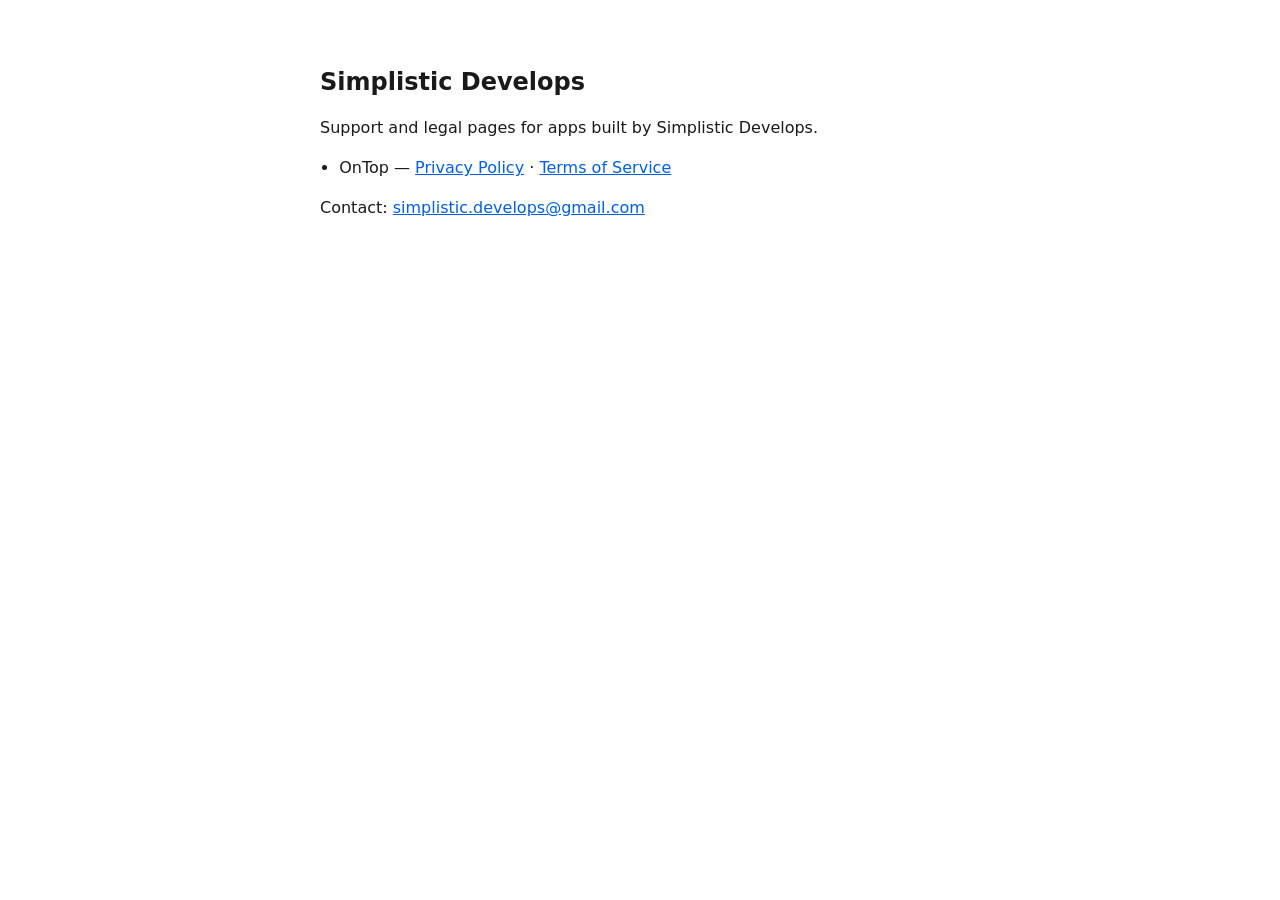
==== index.html @ 0174ae6f "Initial site: landing page + OnTop privacy policy and terms" ====
<!doctype html>
<html lang="en">
<head>
<meta charset="utf-8">
<meta name="viewport" content="width=device-width, initial-scale=1">
<title>Simplistic Develops</title>
<style>
  body { font-family: -apple-system, system-ui, sans-serif; max-width: 640px; margin: 4rem auto; padding: 0 1.5rem; color: #1a1a1a; line-height: 1.5; }
  h1 { font-size: 1.5rem; }
  a { color: #0060df; }
  ul { padding-left: 1.2rem; }
</style>
</head>
<body>
<h1>Simplistic Develops</h1>
<p>Support and legal pages for apps built by Simplistic Develops.</p>
<ul>
  <li>OnTop &mdash; <a href="/ontop/privacy.html">Privacy Policy</a> &middot; <a href="/ontop/terms.html">Terms of Service</a></li>
</ul>
<p>Contact: <a href="mailto:simplistic.develops@gmail.com">simplistic.develops@gmail.com</a></p>
</body>
</html>
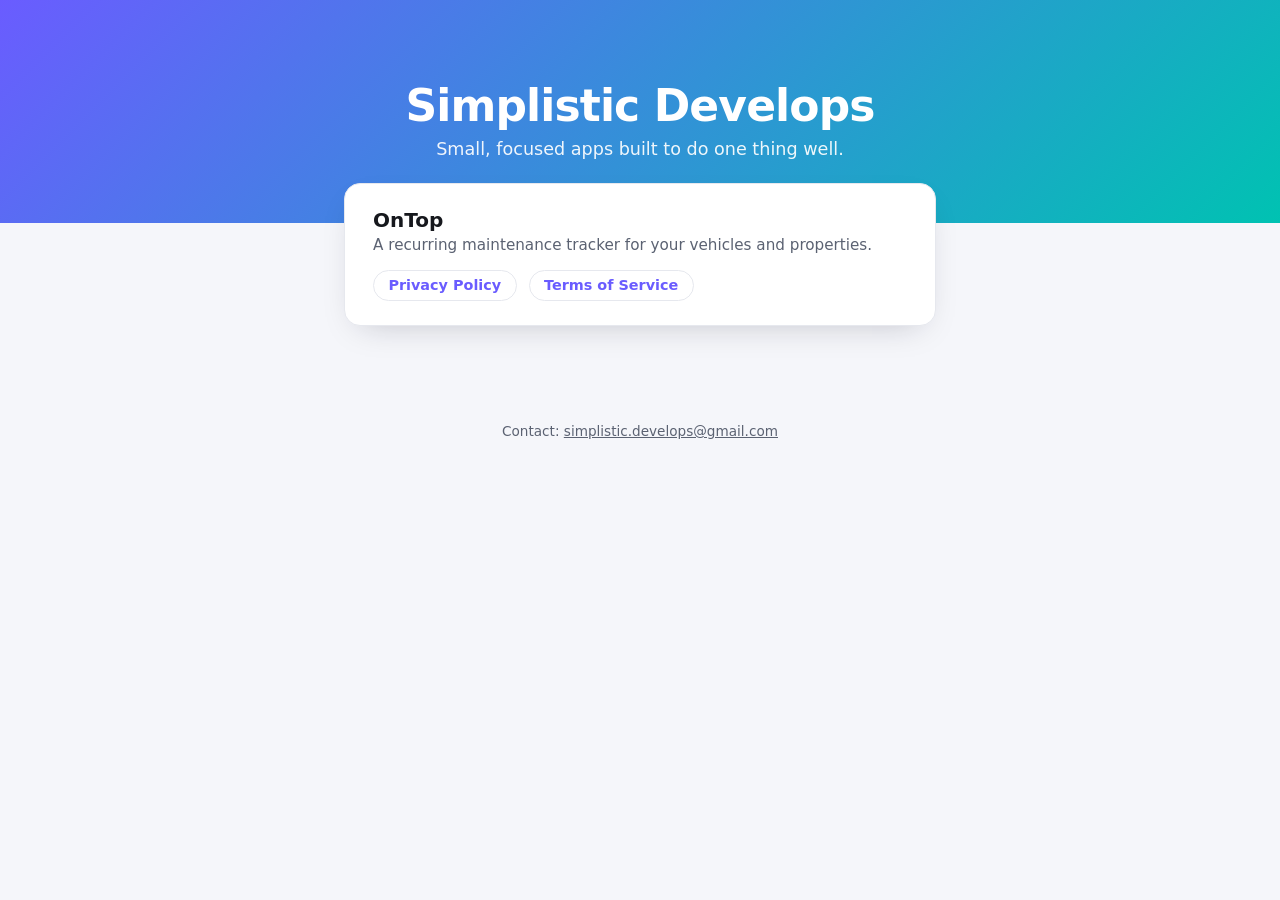
==== commit b2c158e8: "Redesign landing page; update privacy policy to allow future server-side storage" ====
--- a/index.html
+++ b/index.html
@@ -5,18 +5,117 @@
 <meta name="viewport" content="width=device-width, initial-scale=1">
 <title>Simplistic Develops</title>
 <style>
-  body { font-family: -apple-system, system-ui, sans-serif; max-width: 640px; margin: 4rem auto; padding: 0 1.5rem; color: #1a1a1a; line-height: 1.5; }
-  h1 { font-size: 1.5rem; }
-  a { color: #0060df; }
-  ul { padding-left: 1.2rem; }
+  :root {
+    --bg: #f5f6fa;
+    --surface: #ffffff;
+    --text: #16181d;
+    --muted: #5b6272;
+    --border: #e6e8ee;
+    --accent-1: #6a5cff;
+    --accent-2: #00c2b2;
+  }
+  @media (prefers-color-scheme: dark) {
+    :root {
+      --bg: #0f1115;
+      --surface: #1a1d24;
+      --text: #f2f3f5;
+      --muted: #9aa0ac;
+      --border: #2a2e37;
+    }
+  }
+  * { box-sizing: border-box; }
+  body {
+    margin: 0;
+    font-family: -apple-system, BlinkMacSystemFont, "Segoe UI", system-ui, sans-serif;
+    background: var(--bg);
+    color: var(--text);
+  }
+  .hero {
+    padding: 5rem 1.5rem 4rem;
+    text-align: center;
+    background: linear-gradient(135deg, var(--accent-1), var(--accent-2));
+    color: #fff;
+  }
+  .hero h1 {
+    margin: 0 0 0.5rem;
+    font-size: clamp(2rem, 5vw, 2.75rem);
+    font-weight: 700;
+    letter-spacing: -0.02em;
+  }
+  .hero p {
+    margin: 0 auto;
+    max-width: 32rem;
+    font-size: 1.1rem;
+    opacity: 0.92;
+  }
+  main {
+    max-width: 640px;
+    margin: -2.5rem auto 0;
+    padding: 0 1.5rem 4rem;
+  }
+  .card {
+    background: var(--surface);
+    border: 1px solid var(--border);
+    border-radius: 16px;
+    padding: 1.5rem 1.75rem;
+    margin-bottom: 1.25rem;
+    box-shadow: 0 12px 32px -16px rgba(20, 20, 40, 0.25);
+  }
+  .card h2 {
+    margin: 0 0 0.25rem;
+    font-size: 1.25rem;
+  }
+  .card p.desc {
+    margin: 0 0 1rem;
+    color: var(--muted);
+    font-size: 0.95rem;
+  }
+  .links {
+    display: flex;
+    gap: 0.75rem;
+    flex-wrap: wrap;
+  }
+  .links a {
+    font-size: 0.9rem;
+    font-weight: 600;
+    color: var(--accent-1);
+    text-decoration: none;
+    padding: 0.4rem 0.9rem;
+    border: 1px solid var(--border);
+    border-radius: 999px;
+    transition: background 0.15s ease;
+  }
+  .links a:hover {
+    background: var(--border);
+  }
+  footer {
+    text-align: center;
+    color: var(--muted);
+    font-size: 0.85rem;
+    padding-bottom: 2rem;
+  }
+  footer a {
+    color: inherit;
+  }
 </style>
 </head>
 <body>
-<h1>Simplistic Develops</h1>
-<p>Support and legal pages for apps built by Simplistic Develops.</p>
-<ul>
-  <li>OnTop &mdash; <a href="/ontop/privacy.html">Privacy Policy</a> &middot; <a href="/ontop/terms.html">Terms of Service</a></li>
-</ul>
-<p>Contact: <a href="mailto:simplistic.develops@gmail.com">simplistic.develops@gmail.com</a></p>
+<div class="hero">
+  <h1>Simplistic Develops</h1>
+  <p>Small, focused apps built to do one thing well.</p>
+</div>
+<main>
+  <div class="card">
+    <h2>OnTop</h2>
+    <p class="desc">A recurring maintenance tracker for your vehicles and properties.</p>
+    <div class="links">
+      <a href="/ontop/privacy.html">Privacy Policy</a>
+      <a href="/ontop/terms.html">Terms of Service</a>
+    </div>
+  </div>
+</main>
+<footer>
+  <p>Contact: <a href="mailto:simplistic.develops@gmail.com">simplistic.develops@gmail.com</a></p>
+</footer>
 </body>
 </html>
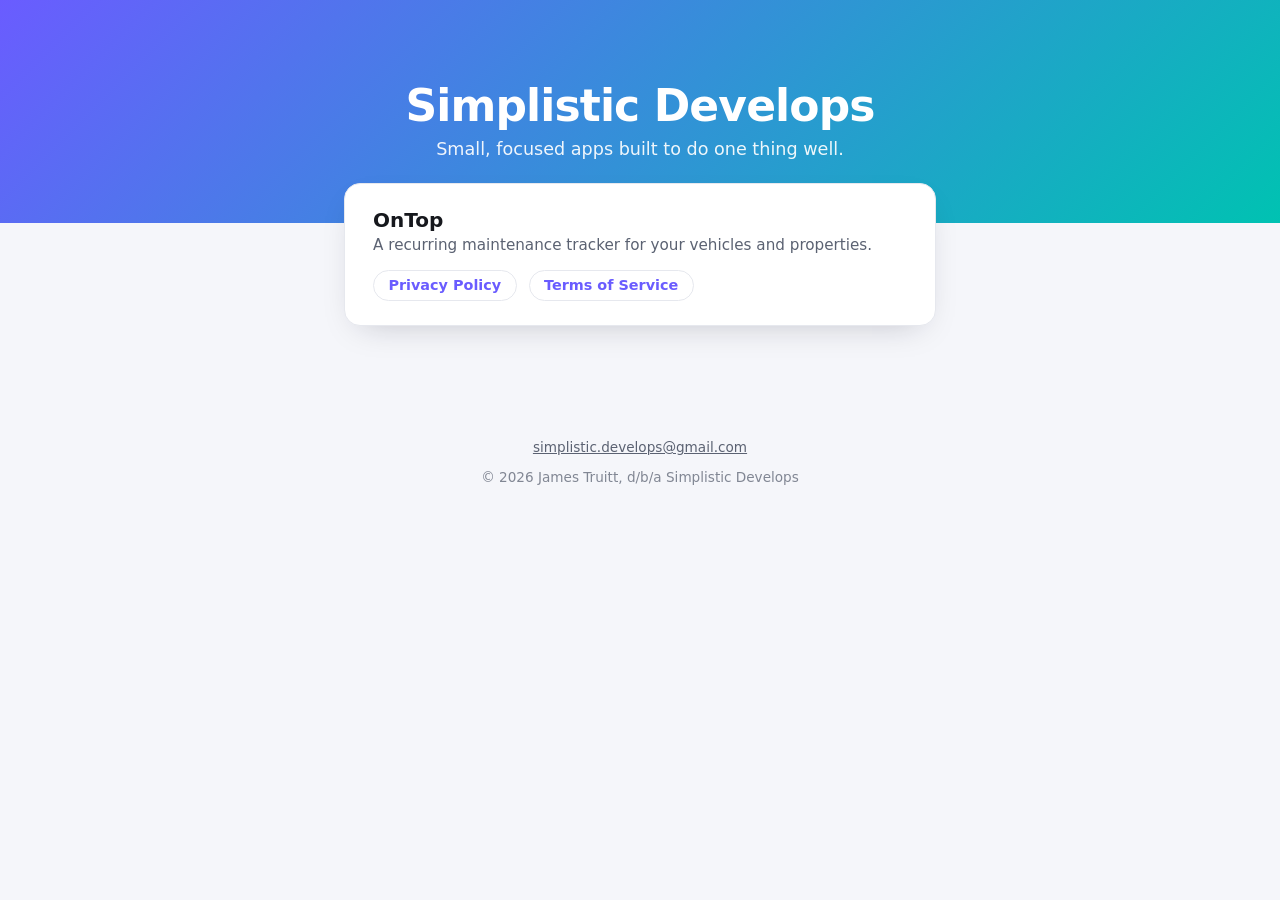
==== commit 8688e795: "Redesign privacy/terms pages with shared header, nav, and footer - Extract shared styles.css (gradie" ====
--- a/index.html
+++ b/index.html
@@ -4,118 +4,26 @@
 <meta charset="utf-8">
 <meta name="viewport" content="width=device-width, initial-scale=1">
 <title>Simplistic Develops</title>
-<style>
-  :root {
-    --bg: #f5f6fa;
-    --surface: #ffffff;
-    --text: #16181d;
-    --muted: #5b6272;
-    --border: #e6e8ee;
-    --accent-1: #6a5cff;
-    --accent-2: #00c2b2;
-  }
-  @media (prefers-color-scheme: dark) {
-    :root {
-      --bg: #0f1115;
-      --surface: #1a1d24;
-      --text: #f2f3f5;
-      --muted: #9aa0ac;
-      --border: #2a2e37;
-    }
-  }
-  * { box-sizing: border-box; }
-  body {
-    margin: 0;
-    font-family: -apple-system, BlinkMacSystemFont, "Segoe UI", system-ui, sans-serif;
-    background: var(--bg);
-    color: var(--text);
-  }
-  .hero {
-    padding: 5rem 1.5rem 4rem;
-    text-align: center;
-    background: linear-gradient(135deg, var(--accent-1), var(--accent-2));
-    color: #fff;
-  }
-  .hero h1 {
-    margin: 0 0 0.5rem;
-    font-size: clamp(2rem, 5vw, 2.75rem);
-    font-weight: 700;
-    letter-spacing: -0.02em;
-  }
-  .hero p {
-    margin: 0 auto;
-    max-width: 32rem;
-    font-size: 1.1rem;
-    opacity: 0.92;
-  }
-  main {
-    max-width: 640px;
-    margin: -2.5rem auto 0;
-    padding: 0 1.5rem 4rem;
-  }
-  .card {
-    background: var(--surface);
-    border: 1px solid var(--border);
-    border-radius: 16px;
-    padding: 1.5rem 1.75rem;
-    margin-bottom: 1.25rem;
-    box-shadow: 0 12px 32px -16px rgba(20, 20, 40, 0.25);
-  }
-  .card h2 {
-    margin: 0 0 0.25rem;
-    font-size: 1.25rem;
-  }
-  .card p.desc {
-    margin: 0 0 1rem;
-    color: var(--muted);
-    font-size: 0.95rem;
-  }
-  .links {
-    display: flex;
-    gap: 0.75rem;
-    flex-wrap: wrap;
-  }
-  .links a {
-    font-size: 0.9rem;
-    font-weight: 600;
-    color: var(--accent-1);
-    text-decoration: none;
-    padding: 0.4rem 0.9rem;
-    border: 1px solid var(--border);
-    border-radius: 999px;
-    transition: background 0.15s ease;
-  }
-  .links a:hover {
-    background: var(--border);
-  }
-  footer {
-    text-align: center;
-    color: var(--muted);
-    font-size: 0.85rem;
-    padding-bottom: 2rem;
-  }
-  footer a {
-    color: inherit;
-  }
-</style>
+<link rel="stylesheet" href="styles.css">
 </head>
 <body>
 <div class="hero">
   <h1>Simplistic Develops</h1>
   <p>Small, focused apps built to do one thing well.</p>
 </div>
-<main>
+<main class="with-hero">
   <div class="card">
     <h2>OnTop</h2>
     <p class="desc">A recurring maintenance tracker for your vehicles and properties.</p>
     <div class="links">
-      <a href="/ontop/privacy.html">Privacy Policy</a>
-      <a href="/ontop/terms.html">Terms of Service</a>
+      <a href="ontop/privacy.html">Privacy Policy</a>
+      <a href="ontop/terms.html">Terms of Service</a>
     </div>
   </div>
 </main>
-<footer>
-  <p>Contact: <a href="mailto:simplistic.develops@gmail.com">simplistic.develops@gmail.com</a></p>
+<footer class="site-footer">
+  <p><a href="mailto:simplistic.develops@gmail.com">simplistic.develops@gmail.com</a></p>
+  <p class="copyright">&copy; 2026 James Truitt, d/b/a Simplistic Develops</p>
 </footer>
 </body>
 </html>
--- a/styles.css
+++ b/styles.css
@@ -0,0 +1,180 @@
+:root {
+  --bg: #f5f6fa;
+  --surface: #ffffff;
+  --text: #16181d;
+  --muted: #5b6272;
+  --border: #e6e8ee;
+  --accent-1: #6a5cff;
+  --accent-2: #00c2b2;
+}
+@media (prefers-color-scheme: dark) {
+  :root {
+    --bg: #0f1115;
+    --surface: #1a1d24;
+    --text: #f2f3f5;
+    --muted: #9aa0ac;
+    --border: #2a2e37;
+  }
+}
+* { box-sizing: border-box; }
+body {
+  margin: 0;
+  font-family: -apple-system, BlinkMacSystemFont, "Segoe UI", system-ui, sans-serif;
+  background: var(--bg);
+  color: var(--text);
+}
+a { color: var(--accent-1); }
+
+/* --- Homepage hero --- */
+.hero {
+  padding: 5rem 1.5rem 4rem;
+  text-align: center;
+  background: linear-gradient(135deg, var(--accent-1), var(--accent-2));
+  color: #fff;
+}
+.hero h1 {
+  margin: 0 0 0.5rem;
+  font-size: clamp(2rem, 5vw, 2.75rem);
+  font-weight: 700;
+  letter-spacing: -0.02em;
+}
+.hero p {
+  margin: 0 auto;
+  max-width: 32rem;
+  font-size: 1.1rem;
+  opacity: 0.92;
+}
+
+/* --- Subpage header (privacy / terms) --- */
+.subheader {
+  padding: 1.5rem;
+  background: linear-gradient(135deg, var(--accent-1), var(--accent-2));
+  color: #fff;
+  display: flex;
+  align-items: center;
+  justify-content: space-between;
+  gap: 1rem;
+  flex-wrap: wrap;
+}
+.subheader .home-link {
+  color: #fff;
+  text-decoration: none;
+  font-weight: 600;
+  font-size: 0.95rem;
+  opacity: 0.95;
+  display: inline-flex;
+  align-items: center;
+  gap: 0.4rem;
+}
+.subheader .home-link:hover { opacity: 1; text-decoration: underline; }
+.subheader nav {
+  display: flex;
+  gap: 0.5rem;
+}
+.subheader nav a {
+  color: #fff;
+  text-decoration: none;
+  font-size: 0.85rem;
+  font-weight: 600;
+  padding: 0.35rem 0.85rem;
+  border-radius: 999px;
+  border: 1px solid rgba(255,255,255,0.5);
+  transition: background 0.15s ease;
+}
+.subheader nav a:hover { background: rgba(255,255,255,0.15); }
+.subheader nav a[aria-current="page"] {
+  background: rgba(255,255,255,0.22);
+  border-color: rgba(255,255,255,0.85);
+}
+
+/* --- Shared containers --- */
+main {
+  max-width: 640px;
+  margin: 0 auto;
+  padding: 0 1.5rem 4rem;
+}
+main.with-hero { margin-top: -2.5rem; }
+main.with-subheader { margin-top: 2.5rem; }
+
+.card {
+  background: var(--surface);
+  border: 1px solid var(--border);
+  border-radius: 16px;
+  padding: 1.5rem 1.75rem;
+  margin-bottom: 1.25rem;
+  box-shadow: 0 12px 32px -16px rgba(20, 20, 40, 0.25);
+}
+.card h2 {
+  margin: 0 0 0.25rem;
+  font-size: 1.25rem;
+}
+.card p.desc {
+  margin: 0 0 1rem;
+  color: var(--muted);
+  font-size: 0.95rem;
+}
+.links { display: flex; gap: 0.75rem; flex-wrap: wrap; }
+.links a {
+  font-size: 0.9rem;
+  font-weight: 600;
+  color: var(--accent-1);
+  text-decoration: none;
+  padding: 0.4rem 0.9rem;
+  border: 1px solid var(--border);
+  border-radius: 999px;
+  transition: background 0.15s ease;
+}
+.links a:hover { background: var(--border); }
+
+/* --- Legal document content --- */
+.legal-card h1 {
+  margin: 0 0 1.25rem;
+  font-size: 1.5rem;
+  letter-spacing: -0.01em;
+}
+.legal-card p {
+  margin: 0 0 1rem;
+  line-height: 1.65;
+  color: var(--text);
+}
+.legal-card ol {
+  margin: 0 0 1rem;
+  padding-left: 1.3rem;
+}
+.legal-card li {
+  margin-bottom: 0.6rem;
+  line-height: 1.6;
+}
+.legal-card .updated {
+  margin: 1.5rem 0 0;
+  padding-top: 1rem;
+  border-top: 1px solid var(--border);
+  font-size: 0.85rem;
+  color: var(--muted);
+}
+
+/* --- Shared footer --- */
+footer.site-footer {
+  text-align: center;
+  color: var(--muted);
+  font-size: 0.85rem;
+  padding: 1rem 1.5rem 3rem;
+}
+footer.site-footer a { color: inherit; }
+footer.site-footer .footer-nav {
+  display: flex;
+  justify-content: center;
+  gap: 1rem;
+  margin-bottom: 0.75rem;
+  flex-wrap: wrap;
+}
+footer.site-footer .footer-nav a {
+  color: var(--muted);
+  text-decoration: none;
+  font-weight: 600;
+}
+footer.site-footer .footer-nav a:hover { color: var(--text); }
+footer.site-footer .copyright {
+  margin-top: 0.35rem;
+  opacity: 0.75;
+}
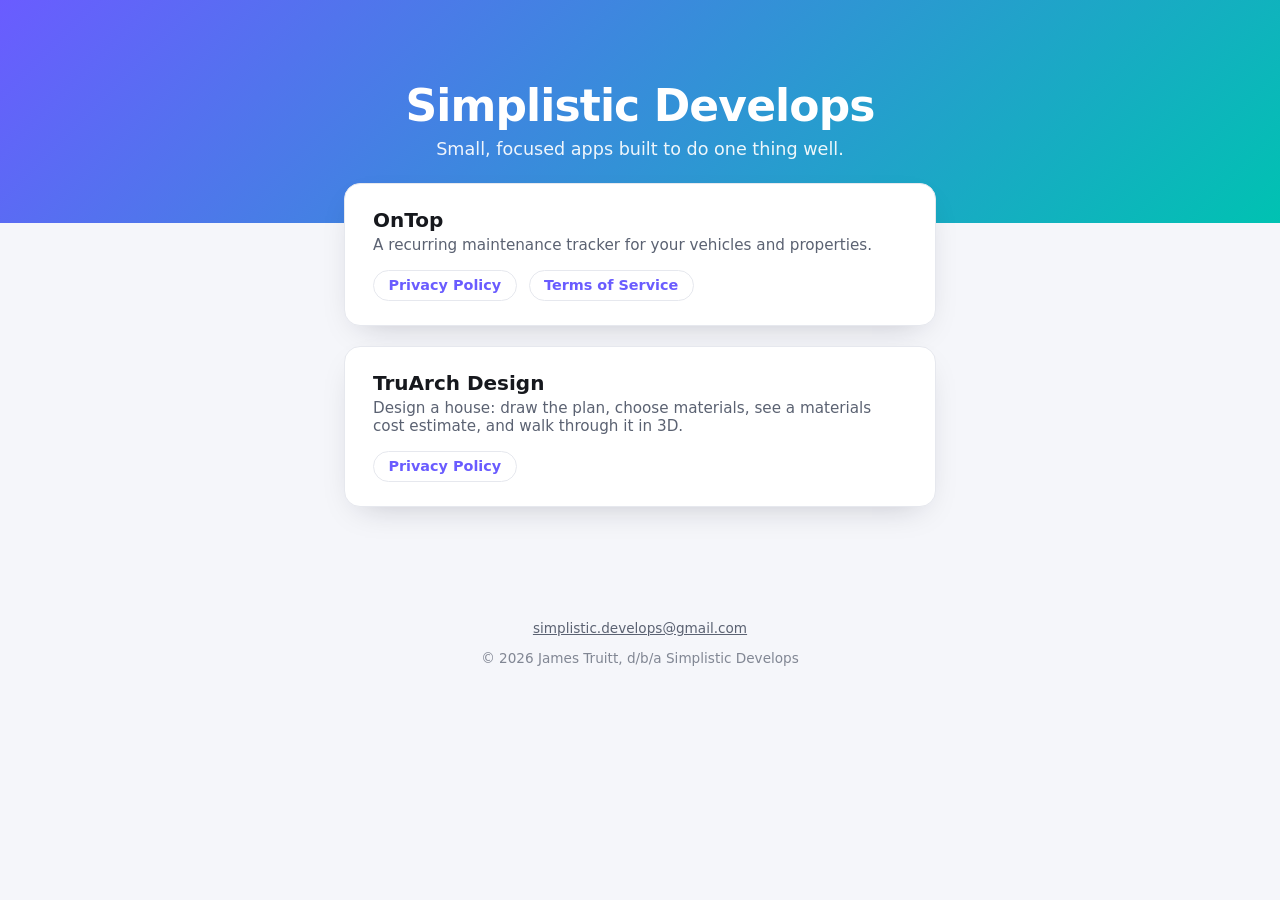
==== commit 20ae9e13: "TruArch Design privacy policy Co-Authored-By: Claude Opus 5.5 <noreply@anthropic.com>" ====
--- a/index.html
+++ b/index.html
@@ -20,6 +20,13 @@
       <a href="ontop/terms.html">Terms of Service</a>
     </div>
   </div>
+  <div class="card">
+    <h2>TruArch Design</h2>
+    <p class="desc">Design a house: draw the plan, choose materials, see a materials cost estimate, and walk through it in 3D.</p>
+    <div class="links">
+      <a href="truarch/privacy.html">Privacy Policy</a>
+    </div>
+  </div>
 </main>
 <footer class="site-footer">
   <p><a href="mailto:simplistic.develops@gmail.com">simplistic.develops@gmail.com</a></p>
--- a/styles.css
+++ b/styles.css
@@ -137,7 +137,12 @@
   line-height: 1.65;
   color: var(--text);
 }
-.legal-card ol {
+.legal-card h2 {
+  margin: 1.75rem 0 0.6rem;
+  font-size: 1.1rem;
+}
+.legal-card ol,
+.legal-card ul {
   margin: 0 0 1rem;
   padding-left: 1.3rem;
 }
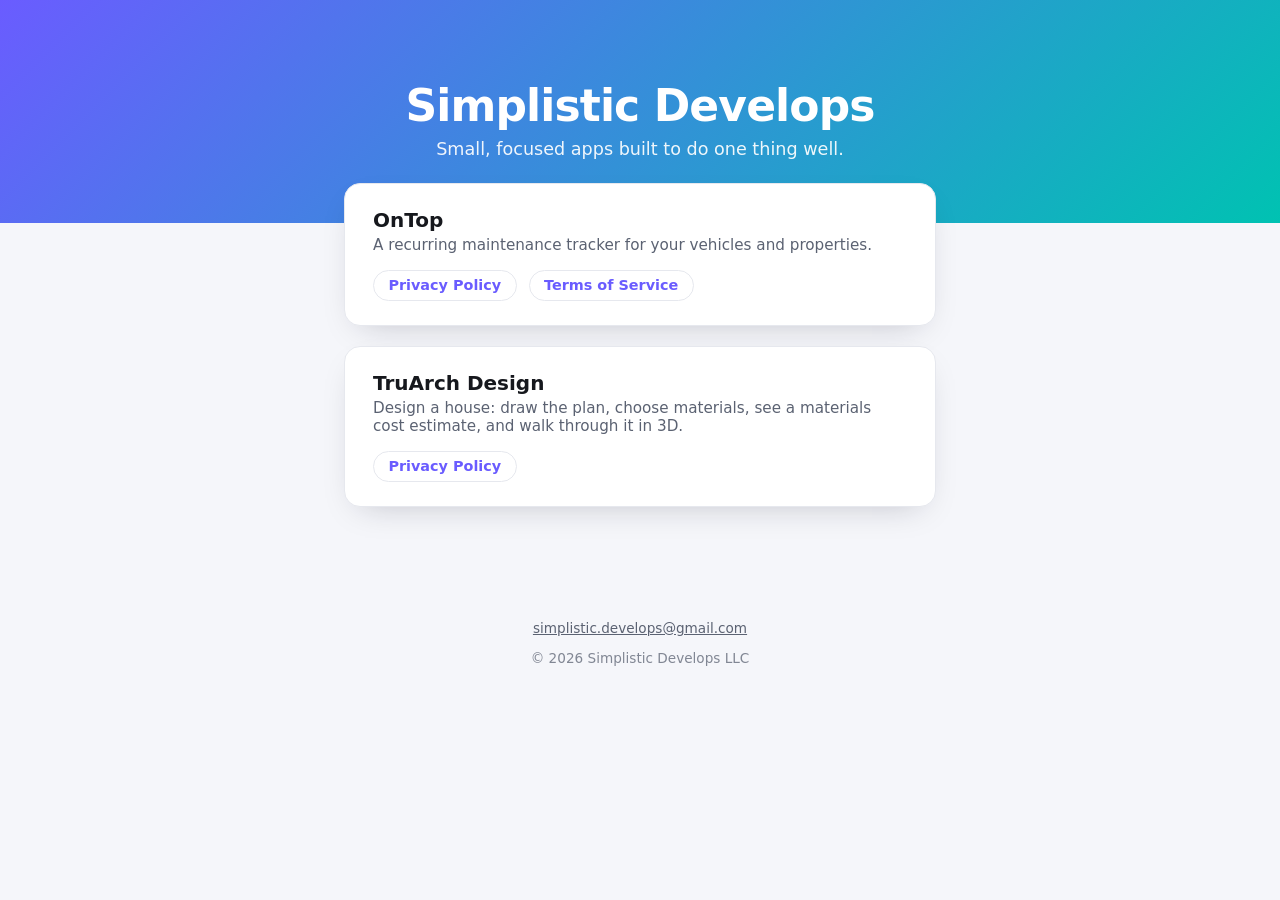
==== commit b89122ac: "Name Simplistic Develops LLC as the owner on every page Co-Authored-By: Claude Opus 5.5 <noreply@ant" ====
--- a/index.html
+++ b/index.html
@@ -30,7 +30,7 @@
 </main>
 <footer class="site-footer">
   <p><a href="mailto:simplistic.develops@gmail.com">simplistic.develops@gmail.com</a></p>
-  <p class="copyright">&copy; 2026 James Truitt, d/b/a Simplistic Develops</p>
+  <p class="copyright">&copy; 2026 Simplistic Develops LLC</p>
 </footer>
 </body>
 </html>
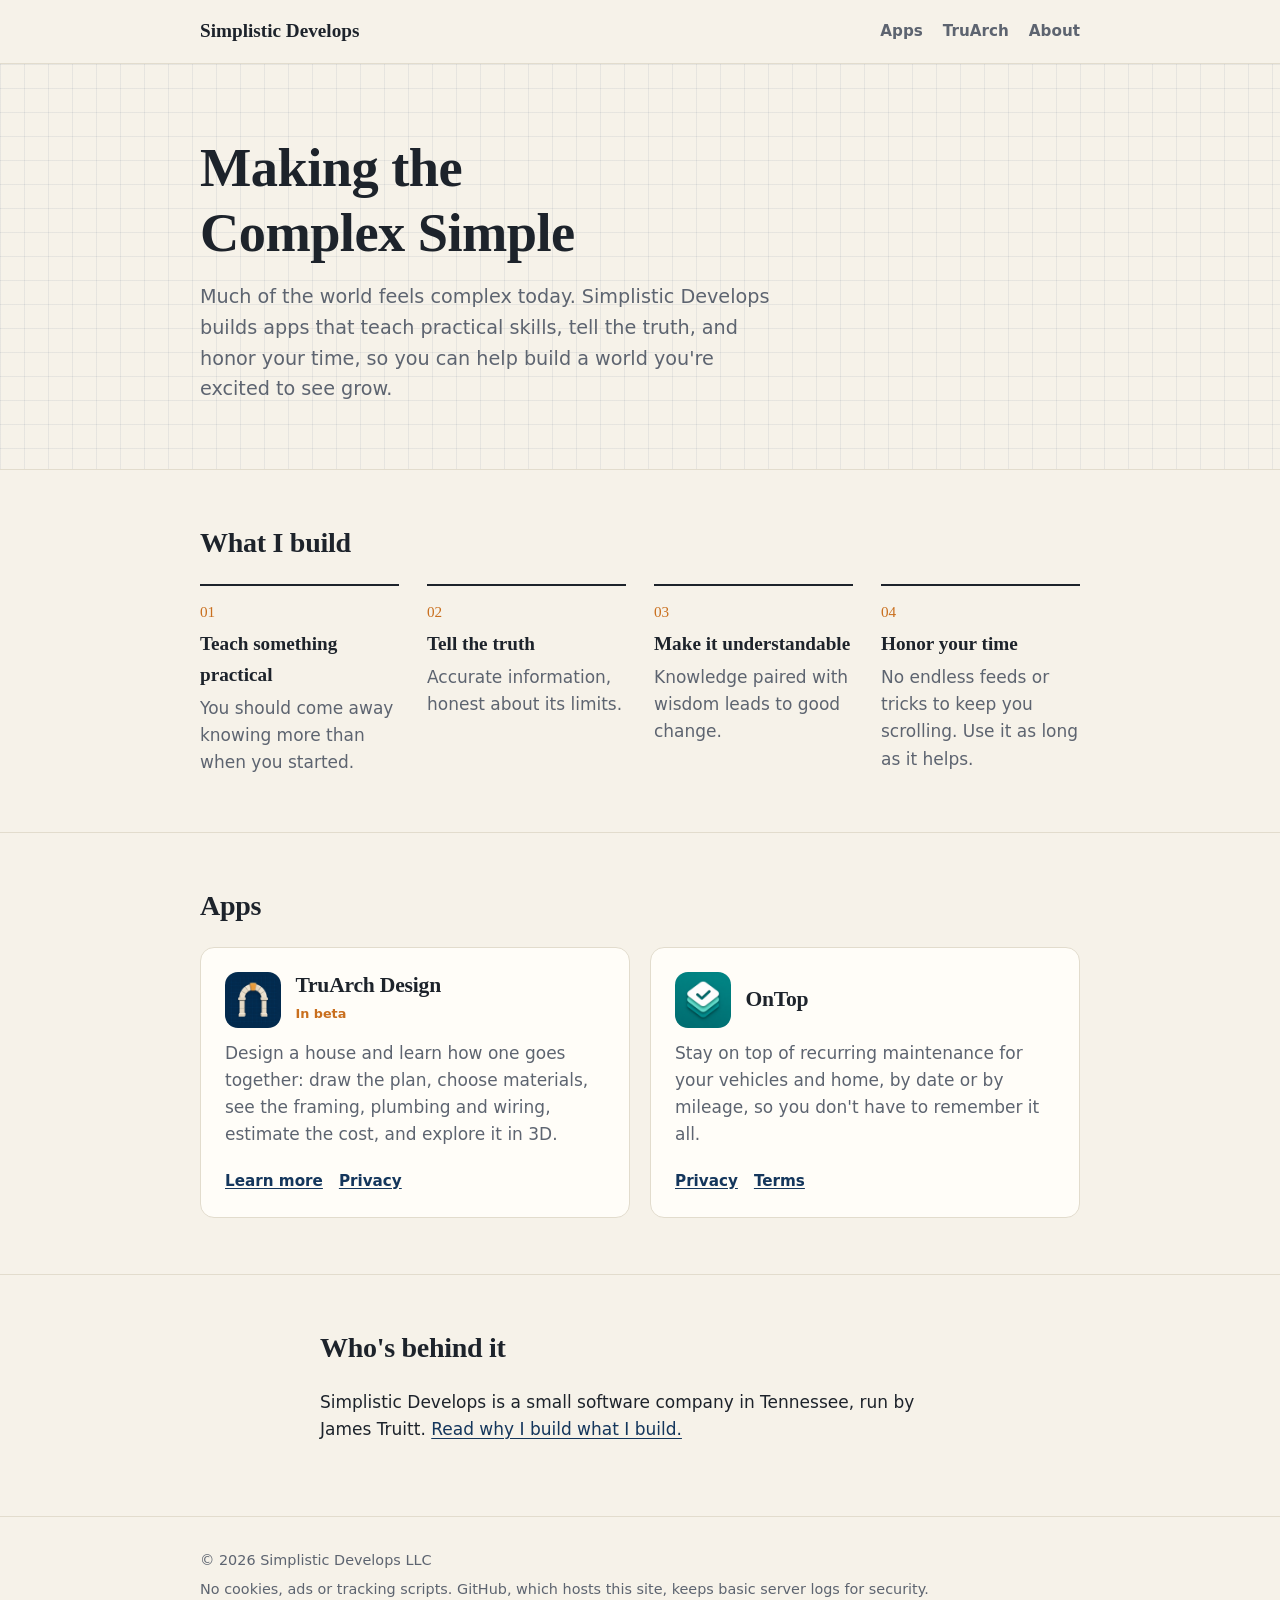
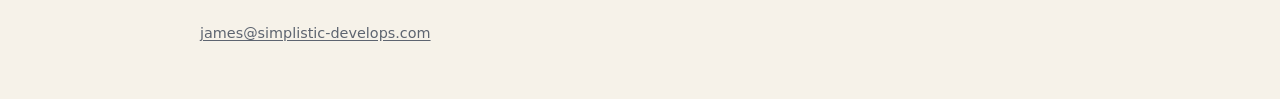
==== commit 3b85eeb2: "Merge site-overhaul: new site design, About and TruArch pages Co-Authored-By: Claude Opus 5.5 <norep" ====
--- a/index.html
+++ b/index.html
@@ -4,33 +4,95 @@
 <meta charset="utf-8">
 <meta name="viewport" content="width=device-width, initial-scale=1">
 <title>Simplistic Develops</title>
+<meta name="description" content="Apps that teach practical skills, tell the truth, and honor your time.">
+<link rel="icon" href="assets/truarch-icon.png">
 <link rel="stylesheet" href="styles.css">
 </head>
 <body>
+<header class="site-header">
+  <div class="wrap">
+    <a class="wordmark" href="./">Simplistic Develops</a>
+    <nav>
+      <a href="#apps">Apps</a>
+      <a href="truarch/">TruArch</a>
+      <a href="about.html">About</a>
+    </nav>
+  </div>
+</header>
+
 <div class="hero">
-  <h1>Simplistic Develops</h1>
-  <p>Small, focused apps built to do one thing well.</p>
+  <div class="wrap">
+    <h1>Making the Complex Simple</h1>
+    <p class="lede">Much of the world feels complex today. Simplistic Develops builds apps that teach practical skills, tell the truth, and honor your time, so you can help build a world you're excited to see grow.</p>
+  </div>
 </div>
-<main class="with-hero">
-  <div class="card">
-    <h2>OnTop</h2>
-    <p class="desc">A recurring maintenance tracker for your vehicles and properties.</p>
-    <div class="links">
-      <a href="ontop/privacy.html">Privacy Policy</a>
-      <a href="ontop/terms.html">Terms of Service</a>
+
+<main>
+  <section>
+    <div class="wrap">
+      <h2>What I build</h2>
+      <ol class="principles four">
+        <li><strong>Teach something practical</strong><span>You should come away knowing more than when you started.</span></li>
+        <li><strong>Tell the truth</strong><span>Accurate information, honest about its limits.</span></li>
+        <li><strong>Make it understandable</strong><span>Knowledge paired with wisdom leads to good change.</span></li>
+        <li><strong>Honor your time</strong><span>No endless feeds or tricks to keep you scrolling. Use it as long as it helps.</span></li>
+      </ol>
+    </div>
+  </section>
+
+  <section id="apps">
+    <div class="wrap">
+      <h2>Apps</h2>
+      <div class="apps">
+        <article class="app">
+          <div class="app-head">
+            <img src="assets/truarch-icon.png" alt="" width="56" height="56">
+            <div>
+              <h3>TruArch Design</h3>
+              <span class="status">In beta</span>
+            </div>
+          </div>
+          <p>Design a house and learn how one goes together: draw the plan, choose materials, see the framing, plumbing and wiring, estimate the cost, and explore it in 3D.</p>
+          <div class="links">
+            <a href="truarch/">Learn more</a>
+            <a href="truarch/privacy.html">Privacy</a>
+          </div>
+        </article>
+        <article class="app">
+          <div class="app-head">
+            <img src="assets/ontop-icon.png" alt="" width="56" height="56">
+            <div>
+              <h3>OnTop</h3>
+            </div>
+          </div>
+          <p>Stay on top of recurring maintenance for your vehicles and home, by date or by mileage, so you don't have to remember it all.</p>
+          <div class="links">
+            <a href="ontop/privacy.html">Privacy</a>
+            <a href="ontop/terms.html">Terms</a>
+          </div>
+        </article>
+      </div>
+    </div>
+  </section>
+
+  <section>
+    <div class="wrap narrow">
+      <h2>Who's behind it</h2>
+      <p>Simplistic Develops is a small software company in Tennessee, run by James Truitt. <a href="about.html">Read why I build what I build.</a></p>
+    </div>
+  </section>
+</main>
+
+<footer class="site-footer">
+  <div class="wrap">
+    <div>
+      <p>&copy; 2026 Simplistic Develops LLC</p>
+      <p>No cookies, ads or tracking scripts. GitHub, which hosts this site, keeps basic server logs for security.</p>
+    </div>
+    <div>
+      <p><a href="mailto:james@simplistic-develops.com">james@simplistic-develops.com</a></p>
     </div>
   </div>
-  <div class="card">
-    <h2>TruArch Design</h2>
-    <p class="desc">Design a house: draw the plan, choose materials, see a materials cost estimate, and walk through it in 3D.</p>
-    <div class="links">
-      <a href="truarch/privacy.html">Privacy Policy</a>
-    </div>
-  </div>
-</main>
-<footer class="site-footer">
-  <p><a href="mailto:simplistic.develops@gmail.com">simplistic.develops@gmail.com</a></p>
-  <p class="copyright">&copy; 2026 Simplistic Develops LLC</p>
 </footer>
 </body>
 </html>
--- a/styles.css
+++ b/styles.css
@@ -1,185 +1,142 @@
+/* Simplistic Develops — builder's notebook.
+   No outside fonts, scripts or trackers: everything here is system fonts and this file. */
 :root {
-  --bg: #f5f6fa;
-  --surface: #ffffff;
-  --text: #16181d;
-  --muted: #5b6272;
-  --border: #e6e8ee;
-  --accent-1: #6a5cff;
-  --accent-2: #00c2b2;
+  --paper: #f6f2e9;
+  --surface: #fffdf8;
+  --ink: #1d232b;
+  --muted: #5d6470;
+  --rule: #e2dccd;
+  --grid: rgba(20, 54, 92, 0.07);
+  --blueprint: #14365c;
+  --keystone: #c96f1e;
+  --serif: "Iowan Old Style", "Palatino Linotype", Palatino, "Book Antiqua", Georgia, serif;
+  --sans: -apple-system, BlinkMacSystemFont, "Segoe UI", system-ui, sans-serif;
 }
 @media (prefers-color-scheme: dark) {
   :root {
-    --bg: #0f1115;
-    --surface: #1a1d24;
-    --text: #f2f3f5;
-    --muted: #9aa0ac;
-    --border: #2a2e37;
+    --paper: #0f1a27;
+    --surface: #152334;
+    --ink: #ece7dc;
+    --muted: #a3abb6;
+    --rule: #26384d;
+    --grid: rgba(160, 196, 236, 0.07);
+    --blueprint: #9cc3ec;
+    --keystone: #eb9a4b;
   }
 }
 * { box-sizing: border-box; }
+html { -webkit-text-size-adjust: 100%; }
 body {
   margin: 0;
-  font-family: -apple-system, BlinkMacSystemFont, "Segoe UI", system-ui, sans-serif;
-  background: var(--bg);
-  color: var(--text);
+  font-family: var(--sans);
+  font-size: 1.0625rem;
+  line-height: 1.6;
+  background: var(--paper);
+  color: var(--ink);
 }
-a { color: var(--accent-1); }
+a { color: var(--blueprint); text-underline-offset: 0.15em; }
+a:hover { color: var(--keystone); }
+h1, h2, h3 { font-family: var(--serif); font-weight: 600; line-height: 1.2; letter-spacing: -0.01em; }
+img { max-width: 100%; display: block; }
 
-/* --- Homepage hero --- */
+.wrap { max-width: 920px; margin: 0 auto; padding: 0 1.25rem; }
+.narrow { max-width: 680px; }
+
+/* --- Header --- */
+.site-header { border-bottom: 1px solid var(--rule); }
+.site-header .wrap {
+  display: flex; align-items: center; justify-content: space-between;
+  gap: 1rem; flex-wrap: wrap; padding-top: 1rem; padding-bottom: 1rem;
+}
+.wordmark {
+  font-family: var(--serif); font-size: 1.2rem; font-weight: 600;
+  color: var(--ink); text-decoration: none;
+}
+.site-header nav { display: flex; gap: 1.25rem; flex-wrap: wrap; }
+.site-header nav a { color: var(--muted); text-decoration: none; font-weight: 600; font-size: 0.95rem; }
+.site-header nav a:hover, .site-header nav a[aria-current="page"] { color: var(--ink); }
+.site-header nav a[aria-current="page"] { box-shadow: inset 0 -2px 0 var(--keystone); }
+
+/* --- Hero: grid paper --- */
 .hero {
-  padding: 5rem 1.5rem 4rem;
-  text-align: center;
-  background: linear-gradient(135deg, var(--accent-1), var(--accent-2));
-  color: #fff;
+  background-image:
+    linear-gradient(var(--grid) 1px, transparent 1px),
+    linear-gradient(90deg, var(--grid) 1px, transparent 1px);
+  background-size: 24px 24px;
+  border-bottom: 1px solid var(--rule);
+  padding: 4.5rem 0 4rem;
 }
-.hero h1 {
-  margin: 0 0 0.5rem;
-  font-size: clamp(2rem, 5vw, 2.75rem);
-  font-weight: 700;
-  letter-spacing: -0.02em;
-}
-.hero p {
-  margin: 0 auto;
-  max-width: 32rem;
-  font-size: 1.1rem;
-  opacity: 0.92;
+.hero h1 { font-size: clamp(2.1rem, 6vw, 3.4rem); margin: 0 0 1rem; max-width: 16ch; }
+.hero .lede { font-size: 1.2rem; color: var(--muted); max-width: 36rem; margin: 0; }
+.eyebrow {
+  font-size: 0.8rem; font-weight: 700; letter-spacing: 0.08em; text-transform: uppercase;
+  color: var(--keystone); margin: 0 0 0.75rem;
 }
 
-/* --- Subpage header (privacy / terms) --- */
-.subheader {
-  padding: 1.5rem;
-  background: linear-gradient(135deg, var(--accent-1), var(--accent-2));
-  color: #fff;
-  display: flex;
-  align-items: center;
-  justify-content: space-between;
-  gap: 1rem;
-  flex-wrap: wrap;
+/* --- Sections --- */
+section { padding: 3.5rem 0; }
+section + section { border-top: 1px solid var(--rule); }
+section h2 { font-size: 1.75rem; margin: 0 0 1.5rem; }
+
+/* Numbered principles, like notebook entries */
+.principles { list-style: none; margin: 0; padding: 0; display: grid; gap: 1.5rem 2.5rem; grid-template-columns: repeat(auto-fit, minmax(220px, 1fr)); counter-reset: p; }
+@media (min-width: 760px) { .principles.four { grid-template-columns: repeat(4, 1fr); gap: 1.5rem 1.75rem; } }
+.principles li { counter-increment: p; padding-top: 0.9rem; border-top: 2px solid var(--ink); }
+.principles li::before {
+  content: counter(p, decimal-leading-zero);
+  display: block; font-family: var(--serif); color: var(--keystone); font-size: 0.95rem; margin-bottom: 0.3rem;
 }
-.subheader .home-link {
-  color: #fff;
-  text-decoration: none;
-  font-weight: 600;
-  font-size: 0.95rem;
-  opacity: 0.95;
-  display: inline-flex;
-  align-items: center;
-  gap: 0.4rem;
+.principles strong { display: block; font-family: var(--serif); font-size: 1.2rem; margin-bottom: 0.25rem; }
+.principles span { color: var(--muted); }
+
+/* App cards */
+.apps { display: grid; gap: 1.25rem; grid-template-columns: repeat(auto-fit, minmax(280px, 1fr)); }
+.app {
+  background: var(--surface); border: 1px solid var(--rule); border-radius: 14px;
+  padding: 1.5rem; display: flex; flex-direction: column; gap: 0.75rem;
 }
-.subheader .home-link:hover { opacity: 1; text-decoration: underline; }
-.subheader nav {
-  display: flex;
-  gap: 0.5rem;
+.app-head { display: flex; align-items: center; gap: 0.9rem; }
+.app-head img { width: 56px; height: 56px; border-radius: 13px; }
+.app h3 { margin: 0; font-size: 1.35rem; }
+.app p { margin: 0; color: var(--muted); }
+.status { font-size: 0.8rem; font-weight: 700; color: var(--keystone); }
+.app .links { margin-top: auto; padding-top: 0.5rem; display: flex; gap: 1rem; flex-wrap: wrap; font-weight: 600; font-size: 0.95rem; }
+
+.button {
+  display: inline-block; background: var(--blueprint); color: var(--paper);
+  padding: 0.65rem 1.2rem; border-radius: 8px; text-decoration: none; font-weight: 600;
 }
-.subheader nav a {
-  color: #fff;
-  text-decoration: none;
-  font-size: 0.85rem;
-  font-weight: 600;
-  padding: 0.35rem 0.85rem;
-  border-radius: 999px;
-  border: 1px solid rgba(255,255,255,0.5);
-  transition: background 0.15s ease;
+.button:hover { background: var(--keystone); color: #fff; }
+
+/* Prose pages (About, product pages) */
+.prose h1 { font-size: clamp(2rem, 5vw, 2.75rem); margin: 0 0 1.25rem; }
+.prose h2 { font-size: 1.4rem; margin: 2.25rem 0 0.75rem; }
+.prose p, .prose li { margin: 0 0 1rem; }
+.prose ul { padding-left: 1.2rem; }
+.prose .lede { font-size: 1.2rem; color: var(--muted); }
+.callout {
+  border-left: 3px solid var(--keystone); background: var(--surface);
+  padding: 1rem 1.25rem; border-radius: 0 10px 10px 0; margin: 1.5rem 0;
 }
-.subheader nav a:hover { background: rgba(255,255,255,0.15); }
-.subheader nav a[aria-current="page"] {
-  background: rgba(255,255,255,0.22);
-  border-color: rgba(255,255,255,0.85);
-}
+.callout p:last-child { margin-bottom: 0; }
 
-/* --- Shared containers --- */
-main {
-  max-width: 640px;
-  margin: 0 auto;
-  padding: 0 1.5rem 4rem;
-}
-main.with-hero { margin-top: -2.5rem; }
-main.with-subheader { margin-top: 2.5rem; }
+.product-head { display: flex; align-items: center; gap: 1.25rem; margin-bottom: 1.25rem; }
+.product-head img { width: 88px; height: 88px; border-radius: 20px; }
+.product-head h1 { margin: 0; }
 
-.card {
-  background: var(--surface);
-  border: 1px solid var(--border);
-  border-radius: 16px;
-  padding: 1.5rem 1.75rem;
-  margin-bottom: 1.25rem;
-  box-shadow: 0 12px 32px -16px rgba(20, 20, 40, 0.25);
-}
-.card h2 {
-  margin: 0 0 0.25rem;
-  font-size: 1.25rem;
-}
-.card p.desc {
-  margin: 0 0 1rem;
-  color: var(--muted);
-  font-size: 0.95rem;
-}
-.links { display: flex; gap: 0.75rem; flex-wrap: wrap; }
-.links a {
-  font-size: 0.9rem;
-  font-weight: 600;
-  color: var(--accent-1);
-  text-decoration: none;
-  padding: 0.4rem 0.9rem;
-  border: 1px solid var(--border);
-  border-radius: 999px;
-  transition: background 0.15s ease;
-}
-.links a:hover { background: var(--border); }
+/* --- Legal pages --- */
+.legal-card { padding: 3rem 0 1rem; }
+.legal-card h1 { font-size: 1.9rem; margin: 0 0 1.5rem; }
+.legal-card h2 { font-size: 1.15rem; margin: 2rem 0 0.6rem; }
+.legal-card p, .legal-card li { line-height: 1.65; }
+.legal-card ol, .legal-card ul { padding-left: 1.3rem; }
+.legal-card li { margin-bottom: 0.6rem; }
+.legal-nav { display: flex; gap: 1rem; font-weight: 600; font-size: 0.95rem; margin-bottom: 1.5rem; }
+.legal-nav a[aria-current="page"] { color: var(--ink); text-decoration: none; }
+.updated { margin-top: 2rem; padding-top: 1rem; border-top: 1px solid var(--rule); font-size: 0.9rem; color: var(--muted); }
 
-/* --- Legal document content --- */
-.legal-card h1 {
-  margin: 0 0 1.25rem;
-  font-size: 1.5rem;
-  letter-spacing: -0.01em;
-}
-.legal-card p {
-  margin: 0 0 1rem;
-  line-height: 1.65;
-  color: var(--text);
-}
-.legal-card h2 {
-  margin: 1.75rem 0 0.6rem;
-  font-size: 1.1rem;
-}
-.legal-card ol,
-.legal-card ul {
-  margin: 0 0 1rem;
-  padding-left: 1.3rem;
-}
-.legal-card li {
-  margin-bottom: 0.6rem;
-  line-height: 1.6;
-}
-.legal-card .updated {
-  margin: 1.5rem 0 0;
-  padding-top: 1rem;
-  border-top: 1px solid var(--border);
-  font-size: 0.85rem;
-  color: var(--muted);
-}
-
-/* --- Shared footer --- */
-footer.site-footer {
-  text-align: center;
-  color: var(--muted);
-  font-size: 0.85rem;
-  padding: 1rem 1.5rem 3rem;
-}
-footer.site-footer a { color: inherit; }
-footer.site-footer .footer-nav {
-  display: flex;
-  justify-content: center;
-  gap: 1rem;
-  margin-bottom: 0.75rem;
-  flex-wrap: wrap;
-}
-footer.site-footer .footer-nav a {
-  color: var(--muted);
-  text-decoration: none;
-  font-weight: 600;
-}
-footer.site-footer .footer-nav a:hover { color: var(--text); }
-footer.site-footer .copyright {
-  margin-top: 0.35rem;
-  opacity: 0.75;
-}
+/* --- Footer --- */
+.site-footer { border-top: 1px solid var(--rule); color: var(--muted); font-size: 0.9rem; padding: 2rem 0 3rem; }
+.site-footer .wrap { display: flex; justify-content: space-between; gap: 1rem 2rem; flex-wrap: wrap; }
+.site-footer p { margin: 0 0 0.35rem; }
+.site-footer a { color: inherit; }
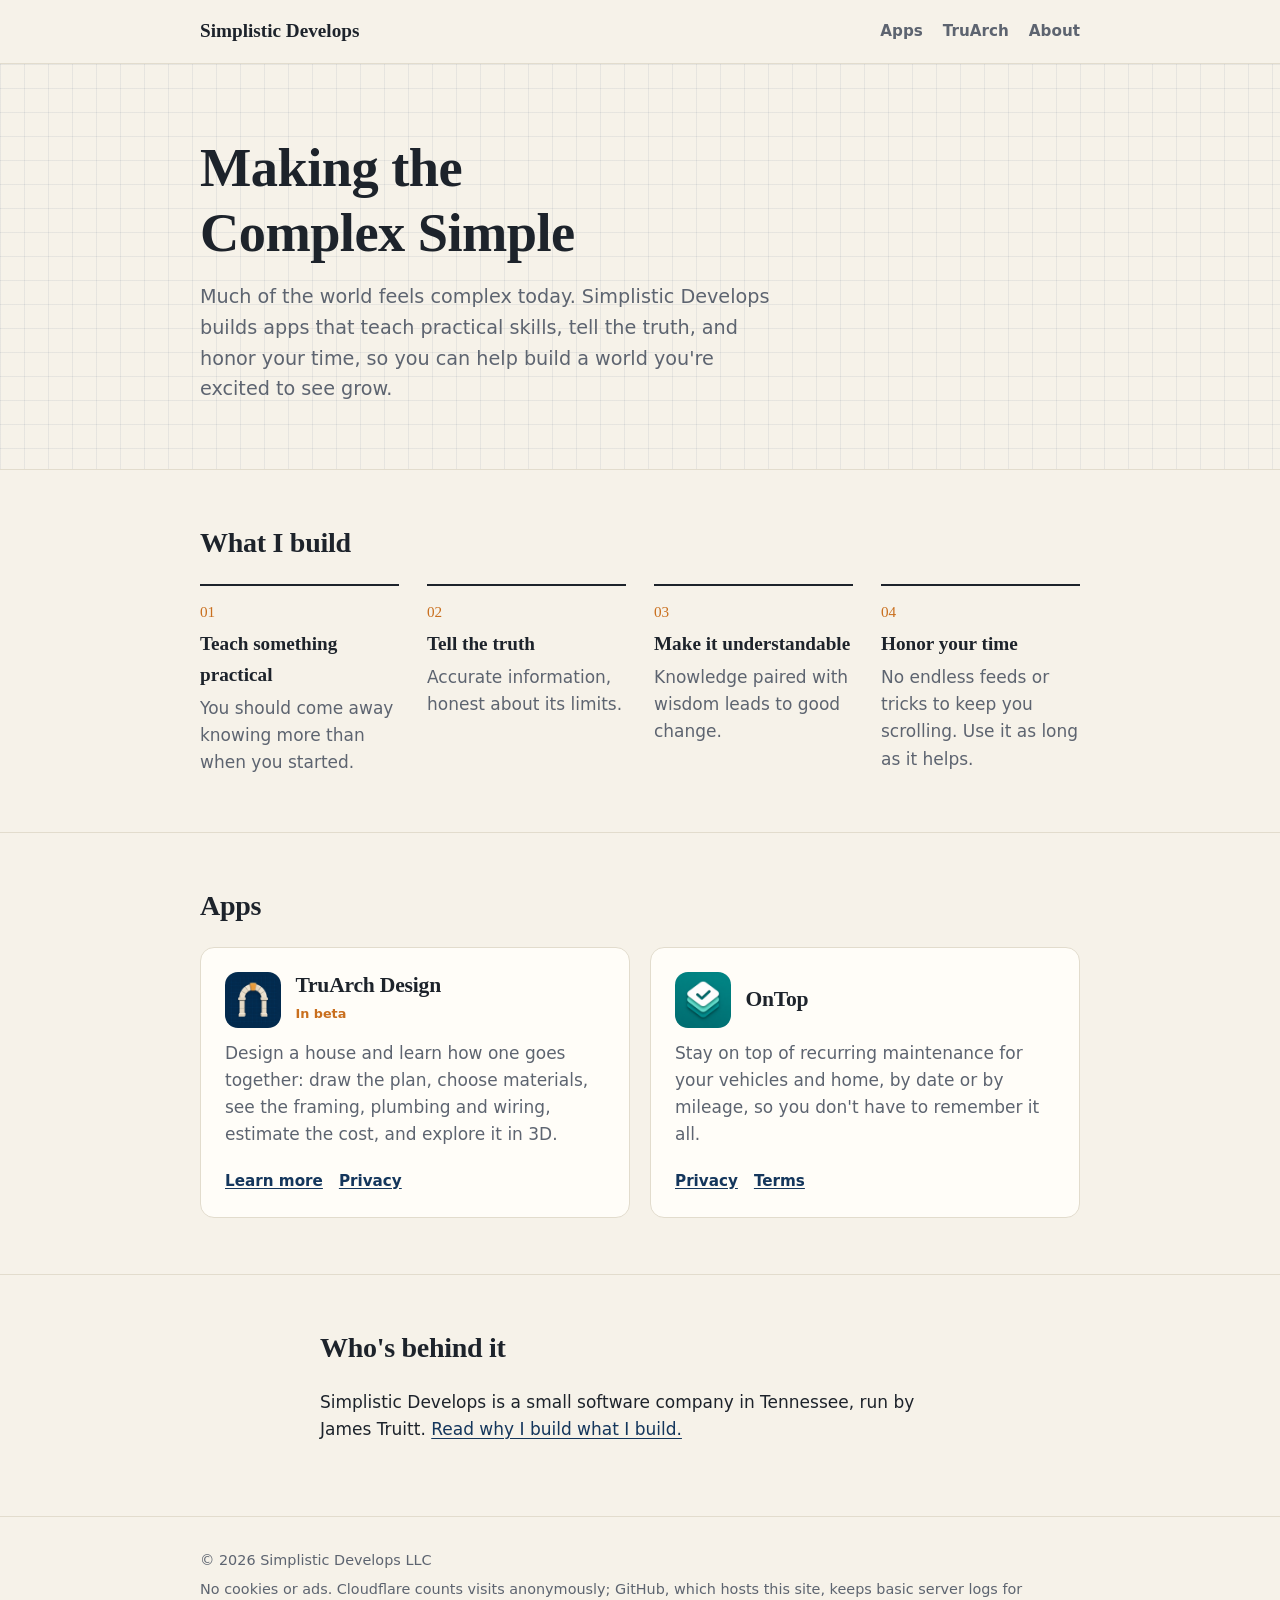
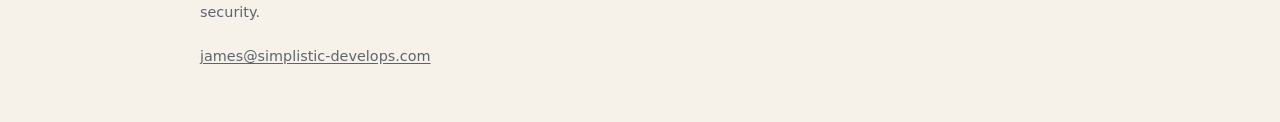
==== commit e1298720: "Merge cloudflare-analytics: anonymous visit counts Co-Authored-By: Claude Opus 5.5 <noreply@anthropi" ====
--- a/index.html
+++ b/index.html
@@ -87,12 +87,13 @@
   <div class="wrap">
     <div>
       <p>&copy; 2026 Simplistic Develops LLC</p>
-      <p>No cookies, ads or tracking scripts. GitHub, which hosts this site, keeps basic server logs for security.</p>
+      <p>No cookies or ads. Cloudflare counts visits anonymously; GitHub, which hosts this site, keeps basic server logs for security.</p>
     </div>
     <div>
       <p><a href="mailto:james@simplistic-develops.com">james@simplistic-develops.com</a></p>
     </div>
   </div>
 </footer>
+<!-- Cloudflare Web Analytics --><script type='module' src='https://static.cloudflareinsights.com/beacon.min.js' data-cf-beacon='{"token": "439e4935d8ab4f8bb3514d7a9ac04ab0"}'></script><!-- End Cloudflare Web Analytics -->
 </body>
 </html>
